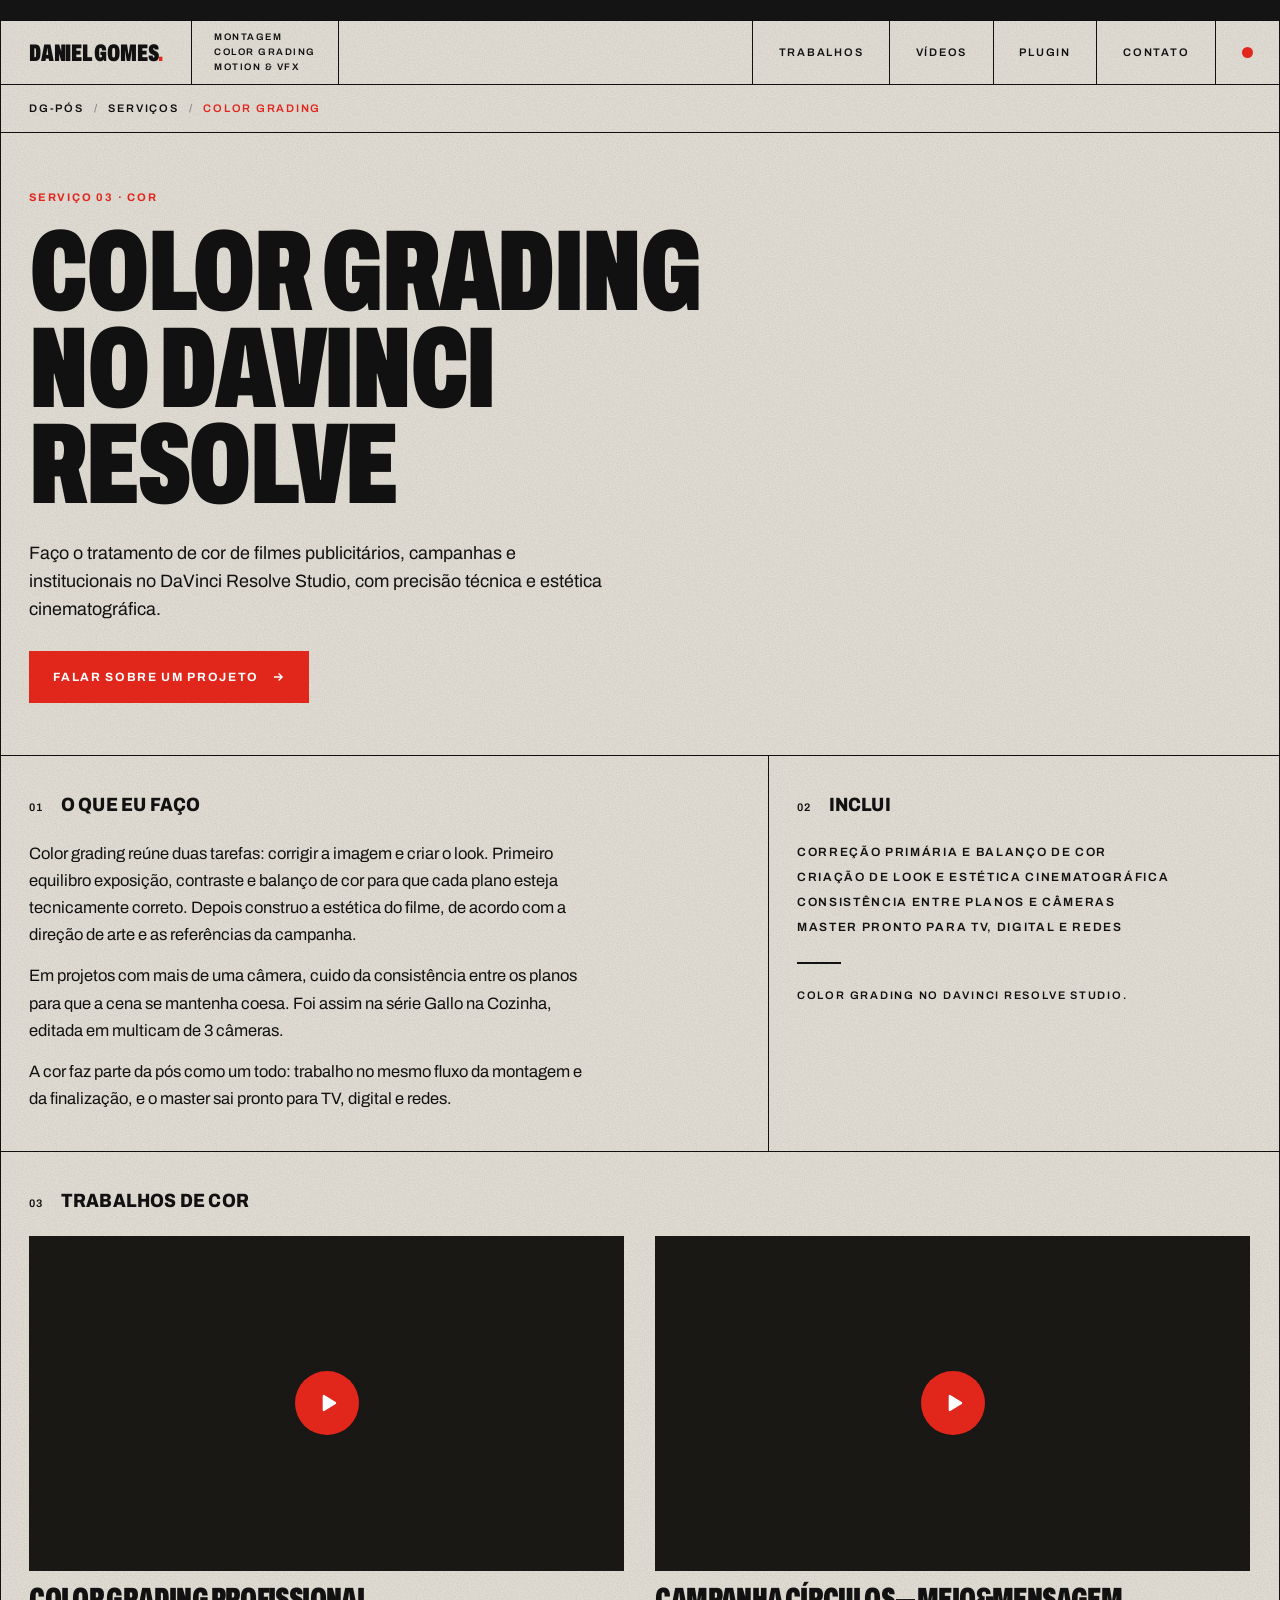
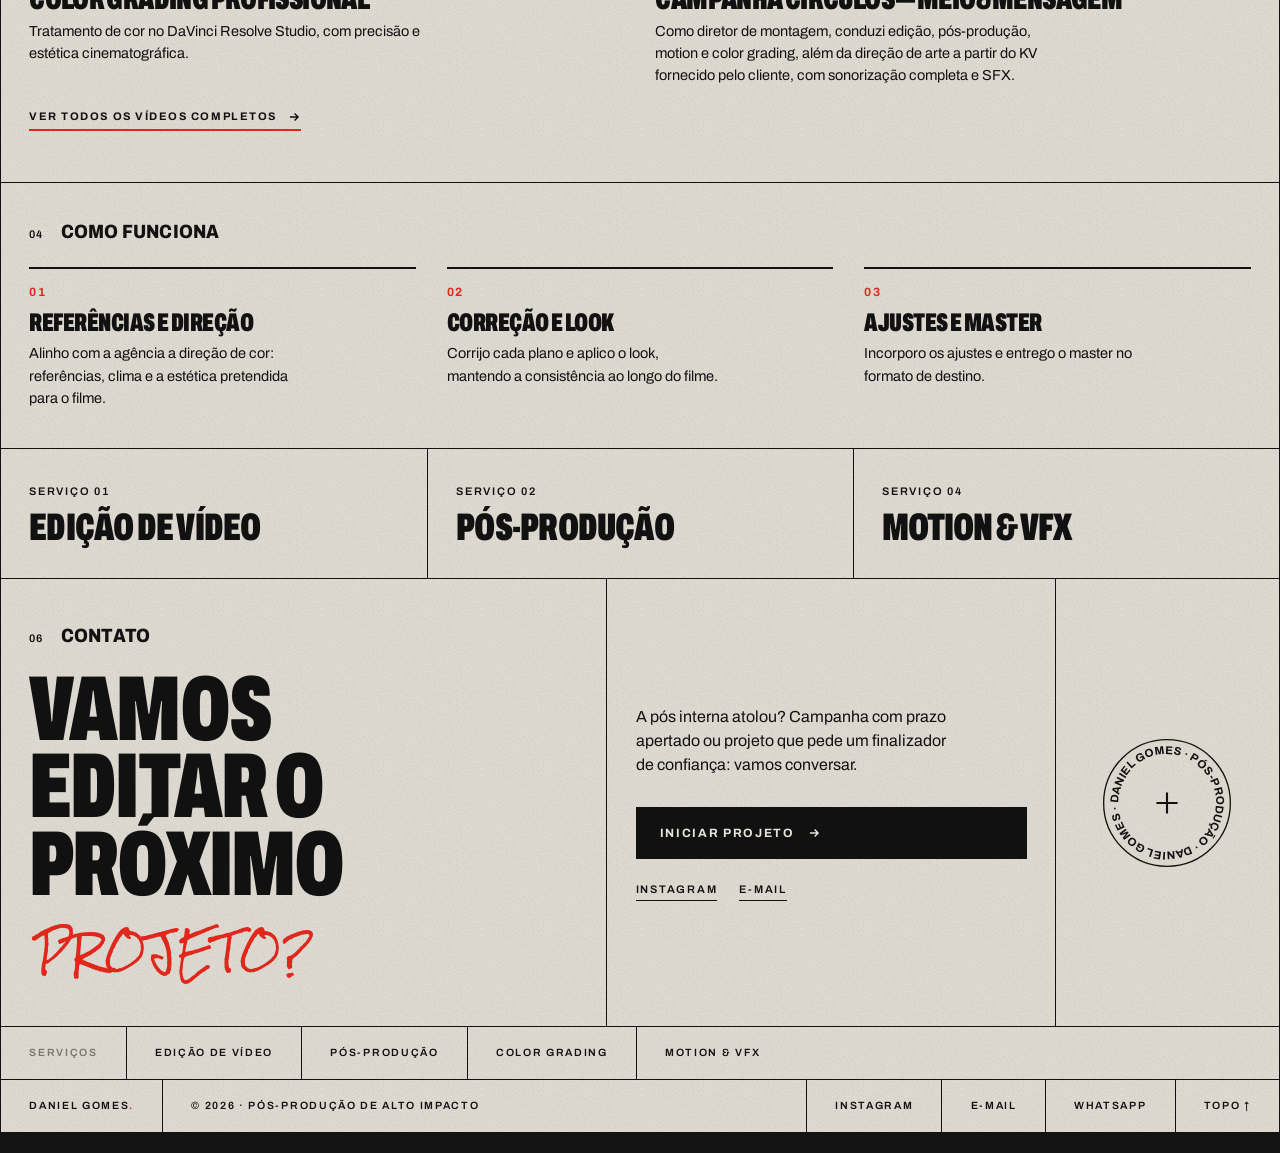
==== color-grading/index.html @ 3603f9b7 "SEO: páginas de serviço, dados estruturados, sitemap e correção do idioma - index.html: title/descri" ====
<!DOCTYPE html>
<html lang="pt-BR">
<head>
<meta charset="UTF-8">
<meta name="viewport" content="width=device-width, initial-scale=1.0">
<title>Color Grading no DaVinci Resolve | Daniel Gomes</title>
<meta name="description" content="Color grading no DaVinci Resolve Studio para filmes publicitários e campanhas: correção, look cinematográfico e consistência entre planos e câmeras.">
<meta name="robots" content="index, follow, max-image-preview:large">
<link rel="canonical" href="https://www.dgpos.com.br/color-grading/">
<meta name="theme-color" content="#E8E4DB">
<meta property="og:type" content="website">
<meta property="og:site_name" content="DG-PÓS">
<meta property="og:locale" content="pt_BR">
<meta property="og:url" content="https://www.dgpos.com.br/color-grading/">
<meta property="og:title" content="Color Grading no DaVinci Resolve | Daniel Gomes">
<meta property="og:description" content="Color grading no DaVinci Resolve Studio para filmes publicitários e campanhas: correção, look cinematográfico e consistência entre planos e câmeras.">
<meta property="og:image" content="https://www.dgpos.com.br/assets/og-image.jpg">
<meta property="og:image:width" content="1200">
<meta property="og:image:height" content="630">
<meta property="og:image:alt" content="DG-PÓS, Daniel Gomes: editor e finalizador, 20 anos de pós.">
<meta name="twitter:card" content="summary_large_image">
<link rel="icon" href="/favicon.svg" type="image/svg+xml">
<link rel="icon" href="/favicon.ico" sizes="48x48">
<link rel="apple-touch-icon" href="/apple-touch-icon.png">

<link rel="preconnect" href="https://vimeo.com">
<link rel="preconnect" href="https://i.vimeocdn.com" crossorigin>
<link rel="dns-prefetch" href="https://player.vimeo.com">
<link rel="preconnect" href="https://fonts.googleapis.com">
<link rel="preconnect" href="https://fonts.gstatic.com" crossorigin>
<link href="https://fonts.googleapis.com/css2?family=Archivo:wdth,wght@62..125,100..900&family=Rock+Salt&display=swap" rel="stylesheet">

<script>document.documentElement.classList.add('js')</script>
<link rel="stylesheet" href="/assets/site.css">
<script type="application/ld+json">
{
  "@context": "https://schema.org",
  "@graph": [
    {
      "@type": "Service",
      "name": "Color grading",
      "serviceType": "Color grading",
      "description": "Color grading no DaVinci Resolve Studio para filmes publicitários e campanhas: correção, look cinematográfico e consistência entre planos e câmeras.",
      "url": "https://www.dgpos.com.br/color-grading/",
      "provider": {
        "@type": "ProfessionalService",
        "name": "DG-PÓS",
        "url": "https://www.dgpos.com.br/"
      },
      "audience": {
        "@type": "BusinessAudience",
        "audienceType": "Agências de publicidade e produtoras"
      }
    },
    {
      "@type": "BreadcrumbList",
      "itemListElement": [
        {
          "@type": "ListItem",
          "position": 1,
          "name": "DG-PÓS",
          "item": "https://www.dgpos.com.br/"
        },
        {
          "@type": "ListItem",
          "position": 2,
          "name": "Color grading",
          "item": "https://www.dgpos.com.br/color-grading/"
        }
      ]
    }
  ]
}
</script>
</head>
<body>
<div id="progress" aria-hidden="true"></div>

<div class="sheet">

  <header class="hdr">
    <a href="/" class="brand" aria-label="Daniel Gomes, início">Daniel Gomes<b>.</b></a>
    <div class="hdr-desc" aria-hidden="true"><span>Montagem</span><span>Color grading</span><span>Motion &amp; VFX</span></div>
    <div class="hdr-sp"></div>
    <nav class="dn" aria-label="Principal">
      <ul class="nav">
        <li><a href="/#trabalhos">Trabalhos</a></li>
        <li><a href="/#videos">Vídeos</a></li>
        <li><a href="/#plugin">Plugin</a></li>
        <li><a href="/#contato">Contato</a></li>
      </ul>
    </nav>
    <div class="hdr-dot" aria-hidden="true"><span></span></div>
    <button class="menu-btn" id="menu-btn" type="button" aria-label="Abrir menu" aria-expanded="false" aria-controls="mnav">
      <svg class="ic-menu" width="24" height="24" viewBox="0 0 24 24" fill="none" stroke="currentColor" stroke-width="2" aria-hidden="true"><path d="M3 7h18M3 12h18M3 17h18"/></svg>
      <svg class="ic-close" width="24" height="24" viewBox="0 0 24 24" fill="none" stroke="currentColor" stroke-width="2" aria-hidden="true"><path d="M6 6l12 12M18 6 6 18"/></svg>
    </button>
    <nav class="mnav" id="mnav" aria-label="Menu móvel">
      <a href="/#trabalhos">Trabalhos</a>
      <a href="/#videos">Vídeos</a>
      <a href="/#plugin">Plugin</a>
      <a href="/#contato">Contato</a>
    </nav>
  </header>

  <main id="topo">

    <nav class="crumbs lab" aria-label="Você está em">
      <a href="/">DG-PÓS</a><span class="sep" aria-hidden="true">/</span><span>Serviços</span><span class="sep" aria-hidden="true">/</span><span aria-current="page">Color grading</span>
    </nav>

    <section class="sp-hero">
      <span class="lab eyebrow">Serviço 03 · Cor</span>
      <h1 class="disp">Color grading<br>no DaVinci<br>Resolve</h1>
      <p class="lead">Faço o tratamento de cor de filmes publicitários, campanhas e institucionais no DaVinci Resolve Studio, com precisão técnica e estética cinematográfica.</p>
      <a class="btn" href="https://wa.me/message/4WTESZSDVZDMB1" target="_blank" rel="noopener noreferrer">Falar sobre um projeto <svg width="14" height="14" viewBox="0 0 24 24" fill="none" stroke="currentColor" stroke-width="2.4" aria-hidden="true"><path d="M5 12h14M13 6l6 6-6 6"/></svg></a>
    </section>

    <section class="sp-body">
      <div class="prose rv">
        <div class="sh"><span class="n">01</span><h2>O que eu faço</h2></div>
        <p>Color grading reúne duas tarefas: corrigir a imagem e criar o look. Primeiro equilibro exposição, contraste e balanço de cor para que cada plano esteja tecnicamente correto. Depois construo a estética do filme, de acordo com a direção de arte e as referências da campanha.</p>
        <p>Em projetos com mais de uma câmera, cuido da consistência entre os planos para que a cena se mantenha coesa. Foi assim na série Gallo na Cozinha, editada em multicam de 3 câmeras.</p>
        <p>A cor faz parte da pós como um todo: trabalho no mesmo fluxo da montagem e da finalização, e o master sai pronto para TV, digital e redes.</p>
      </div>
      <div class="rv" style="--d:.1s">
        <div class="sh"><span class="n">02</span><h2>Inclui</h2></div>
        <ul class="svc">
          <li>Correção primária e balanço de cor</li>
          <li>Criação de look e estética cinematográfica</li>
          <li>Consistência entre planos e câmeras</li>
          <li>Master pronto para TV, digital e redes</li>
        </ul>
        <span class="dash"></span>
        <p class="lab">Color grading no DaVinci Resolve Studio.</p>
      </div>
    </section>

    <section class="sp-cases">
      <div class="sh rv"><span class="n">03</span><h2>Trabalhos de cor</h2></div>
      <div class="cases-grid">
        <article class="case rv">
          <div class="vf" data-vimeo="1158513832" data-hash="" data-title="Color Grading Profissional"></div>
          <h3 class="disp">Color Grading Profissional</h3>
          <p>Tratamento de cor no DaVinci Resolve Studio, com precisão e estética cinematográfica.</p>
        </article>
        <article class="case rv">
          <div class="vf" data-vimeo="1238097480" data-hash="" data-title="Campanha Círculos — Meio&amp;Mensagem"></div>
          <h3 class="disp">Campanha Círculos — Meio&amp;Mensagem</h3>
          <p>Como diretor de montagem, conduzi edição, pós-produção, motion e color grading, além da direção de arte a partir do KV fornecido pelo cliente, com sonorização completa e SFX.</p>
        </article>
      </div>
      <a class="lnk" href="/#videos">Ver todos os vídeos completos <svg width="14" height="14" viewBox="0 0 24 24" fill="none" stroke="currentColor" stroke-width="2.4" aria-hidden="true"><path d="M5 12h14M13 6l6 6-6 6"/></svg></a>
    </section>

    <section class="sp-steps">
      <div class="sh rv"><span class="n">04</span><h2>Como funciona</h2></div>
      <ol class="steps rv">
          <li><h3 class="disp">Referências e direção</h3><p>Alinho com a agência a direção de cor: referências, clima e a estética pretendida para o filme.</p></li>
          <li><h3 class="disp">Correção e look</h3><p>Corrijo cada plano e aplico o look, mantendo a consistência ao longo do filme.</p></li>
          <li><h3 class="disp">Ajustes e master</h3><p>Incorporo os ajustes e entrego o master no formato de destino.</p></li>
      </ol>
    </section>

    <nav class="others" aria-label="Outros serviços">
      <a href="/edicao-de-video/"><span class="lab">Serviço 01</span><span class="disp">Edição de vídeo</span></a>
      <a href="/pos-producao/"><span class="lab">Serviço 02</span><span class="disp">Pós-produção</span></a>
      <a href="/motion-vfx/"><span class="lab">Serviço 04</span><span class="disp">Motion &amp; VFX</span></a>
    </nav>

    <section class="cta" id="contato">
      <div class="ttl rv">
        <div class="sh"><span class="n">06</span><h2>Contato</h2></div>
        <h2 class="disp" aria-label="Vamos editar o próximo projeto?">Vamos<br>editar o<br>próximo<span class="hand wr">projeto?</span></h2>
      </div>
      <div class="mid rv" style="--d:.1s">
        <p>A pós interna atolou? Campanha com prazo apertado ou projeto que pede um finalizador de confiança: vamos conversar.</p>
        <a class="btn dark" href="https://wa.me/message/4WTESZSDVZDMB1" target="_blank" rel="noopener noreferrer"><span>Iniciar projeto</span> <svg width="14" height="14" viewBox="0 0 24 24" fill="none" stroke="currentColor" stroke-width="2.4" aria-hidden="true"><path d="M5 12h14M13 6l6 6-6 6"/></svg></a>
        <div class="socials">
          <a href="https://www.instagram.com/danielamgomesssss?igsh=cG94YjZmZ2xlbDVi&amp;utm_source=qr" target="_blank" rel="noopener noreferrer">Instagram</a>
          <a href="mailto:antunes.daniell@gmail.com">E-mail</a>
        </div>
      </div>
      <div class="seal rv" style="--d:.2s">
        <svg class="stamp line" viewBox="0 0 100 100" aria-hidden="true">
          <circle class="disc" cx="50" cy="50" r="48"/>
          <g class="ring">
            <path id="c-cta" d="M50,50 m-37,0 a37,37 0 1,1 74,0 a37,37 0 1,1 -74,0" fill="none"/>
            <text><textPath href="#c-cta" textLength="230" lengthAdjust="spacing">DANIEL GOMES · PÓS-PRODUÇÃO · DANIEL GOMES · </textPath></text>
          </g>
          <path class="ico" d="M50 42v16M42 50h16"/>
        </svg>
      </div>
    </section>
  </main>

  <nav class="ftr ftr-svc" aria-label="Serviços">
    <span class="lbl">Serviços</span>
    <a href="/edicao-de-video/">Edição de vídeo</a>
    <a href="/pos-producao/">Pós-produção</a>
    <a href="/color-grading/">Color grading</a>
    <a href="/motion-vfx/">Motion &amp; VFX</a>
  </nav>

  <footer class="ftr">
    <span>Daniel Gomes<b style="color:var(--red)">.</b></span>
    <span class="grow">© 2026 · Pós-produção de alto impacto</span>
    <a href="https://www.instagram.com/danielamgomesssss?igsh=cG94YjZmZ2xlbDVi&amp;utm_source=qr" target="_blank" rel="noopener noreferrer">Instagram</a>
    <a href="mailto:antunes.daniell@gmail.com">E-mail</a>
    <a href="https://wa.me/message/4WTESZSDVZDMB1" target="_blank" rel="noopener noreferrer">WhatsApp</a>
    <a href="#topo">Topo ↑</a>
  </footer>
</div>

<script src="/assets/page.js" defer></script>
</body>
</html>
---- assets/site.css ----
:root{
  --paper:#E8E4DB; --paper-2:#DDD8CC; --note:#F3EFE6;
  --ink:#111111; --red:#E1261C; --outer:#141414;
  --rule:1px solid var(--ink);
  --pad:clamp(16px,2.2vw,32px);
  --sans:'Archivo',ui-sans-serif,system-ui,-apple-system,'Segoe UI',sans-serif;
  --hand:'Rock Salt','Segoe Print','Bradley Hand',cursive;
  --tex:url("data:image/svg+xml;utf8,%3Csvg xmlns='http://www.w3.org/2000/svg' width='160' height='160'%3E%3Cfilter id='n'%3E%3CfeTurbulence type='fractalNoise' baseFrequency='.85' numOctaves='3' stitchTiles='stitch'/%3E%3CfeColorMatrix values='0 0 0 0 0 0 0 0 0 0 0 0 0 0 0 0 0 0 .11 0'/%3E%3C/filter%3E%3Crect width='100%25' height='100%25' filter='url(%23n)'/%3E%3C/svg%3E");
  --ease:cubic-bezier(.2,.8,.2,1);
}
*{box-sizing:border-box}
html{scroll-behavior:smooth;-webkit-text-size-adjust:100%}
body{margin:0;background:var(--outer);color:var(--ink);font-family:var(--sans);font-size:16px;line-height:1.5;-webkit-font-smoothing:antialiased}
a{color:inherit;text-decoration:none}
img{display:block;max-width:100%}
p{margin:0}
::selection{background:var(--red);color:#fff}
:focus-visible{outline:2px solid var(--red);outline-offset:3px}

/* ---------- Folha ---------- */
.sheet{max-width:1440px;margin:20px auto;background:var(--paper) var(--tex);overflow-x:clip;border:var(--rule)}
@media (max-width:700px){.sheet{margin:0;border:0}}

/* ---------- Tipos ---------- */
.disp{font-weight:900;font-stretch:62%;text-transform:uppercase;letter-spacing:-.02em;line-height:.84}
.hand{font-family:var(--hand);font-weight:400;font-stretch:100%;text-transform:uppercase;letter-spacing:0;line-height:1.05}
.lab{font-size:11px;font-weight:600;letter-spacing:.16em;text-transform:uppercase;line-height:1.7}
.sh{display:flex;align-items:baseline;gap:18px;margin:0 0 24px}
.sh .n{font-size:11px;font-weight:600;letter-spacing:.08em}
.sh h2{margin:0;font-size:clamp(18px,1.5vw,22px);font-weight:800;font-stretch:88%;text-transform:uppercase;letter-spacing:.01em;line-height:1.1}
.dash{display:block;width:44px;border-top:2px solid var(--ink);margin:22px 0}

/* ---------- Barra de progresso ---------- */
#progress{position:fixed;top:0;left:0;right:0;height:3px;z-index:80;background:var(--red);transform-origin:left;transform:scaleX(0)}

/* ---------- Cabeçalho ---------- */
.hdr{position:sticky;top:0;z-index:60;display:flex;align-items:stretch;height:64px;border-bottom:var(--rule);background:var(--paper) var(--tex)}
.brand{display:flex;align-items:center;padding:0 var(--pad);border-right:var(--rule);font-weight:900;font-stretch:62%;font-size:24px;letter-spacing:-.01em;text-transform:uppercase;line-height:1;white-space:nowrap}
.brand b{color:var(--red);font-weight:900}
.hdr-desc{display:flex;flex-direction:column;justify-content:center;padding:0 22px;border-right:var(--rule);font-size:9.5px;font-weight:600;letter-spacing:.16em;text-transform:uppercase;line-height:1.55}
.hdr-sp{flex:1}
.hdr>nav.dn{display:flex}
.nav{display:flex;margin:0;padding:0;list-style:none}
.nav li{display:flex}
.nav a{display:flex;align-items:center;height:100%;padding:0 clamp(16px,2vw,30px);border-left:var(--rule);font-size:11px;font-weight:600;letter-spacing:.16em;text-transform:uppercase;transition:background-color .25s,color .25s}
.nav a:hover{background:var(--ink);color:var(--paper)}
.hdr-dot{display:grid;place-items:center;width:64px;border-left:var(--rule)}
.lang{display:flex;align-items:center;gap:3px;padding:0 16px;border-left:var(--rule);font-size:11px;font-weight:700;letter-spacing:.14em}
.lang span{color:#a29d93}
.lang button{font:inherit;letter-spacing:inherit;background:none;border:0;border-bottom:2px solid transparent;padding:5px 3px 3px;color:#8d887f;cursor:pointer;transition:color .2s,border-color .2s}
.lang button:hover{color:var(--ink)}
.lang button[aria-pressed="true"]{color:var(--ink);border-bottom-color:var(--red)}
.hdr-dot span{width:11px;height:11px;border-radius:50%;background:var(--red);animation:blink 2.4s ease-in-out infinite}
@keyframes blink{50%{opacity:.25}}
.menu-btn{display:none;align-items:center;justify-content:center;width:64px;border:0;border-left:var(--rule);background:transparent;color:var(--ink);cursor:pointer;padding:0}
.mnav{display:none}
.menu-btn .ic-close{display:none}
.menu-btn[aria-expanded="true"] .ic-menu{display:none}
.menu-btn[aria-expanded="true"] .ic-close{display:block}
@media (max-width:900px){
  .hdr-desc,.hdr>nav.dn,.hdr-dot{display:none}
  .menu-btn{display:flex}
  .mnav{position:absolute;left:0;right:0;top:64px;background:var(--paper) var(--tex);border-bottom:var(--rule);flex-direction:column}
  .mnav.open{display:flex}
  .mnav a{padding:14px var(--pad);border-top:var(--rule);font-weight:900;font-stretch:62%;font-size:40px;line-height:1;text-transform:uppercase}
  .mnav a:first-child{border-top:0}
}

/* ---------- Hero ---------- */
.hero{border-bottom:var(--rule)}
.wm{margin:0;padding:clamp(14px,1.6vw,24px) var(--pad) 0;font-size:12.4vw;white-space:nowrap;line-height:.8}
.wm-in{display:inline-block}
.wm{font-stretch:100%;letter-spacing:-.03em}
.wm .w{display:inline-block;overflow:hidden;vertical-align:top;padding:.13em 0 .02em}
.wm .wd{color:var(--red)}
.wm .l{display:inline-block}
.js .wm .l{transform:translateY(108%);animation:rise 1s var(--ease) forwards;animation-delay:calc(var(--i) * 45ms + 120ms)}
@keyframes rise{to{transform:none}}

.hero-grid{display:grid;grid-template-columns:minmax(0,1fr) minmax(0,2.4fr) minmax(0,1fr);column-gap:clamp(16px,2.4vw,36px);padding:clamp(20px,2.4vw,34px) var(--pad) clamp(26px,3vw,44px)}
.hero-l,.hero-r{display:flex;flex-direction:column}
.tag{font-size:clamp(24px,2.3vw,34px)}
.hero-l .stamp{margin-top:auto}
.hero-r{align-items:flex-end;text-align:right}
.hero-r .bottom{margin-top:auto}
.hero-r p{font-size:13px;line-height:1.55;font-weight:600;letter-spacing:.06em;text-transform:uppercase;max-width:24ch}
.hero-r .dash{margin-left:auto}
.reel-cap{display:flex;justify-content:space-between;gap:16px;margin-top:12px}

.note{position:relative;background:var(--note) var(--tex);padding:26px 18px 18px;rotate:6deg;width:min(100%,170px);margin:4px 6px 0 0}
.note .hand{font-size:17px;line-height:1.35;display:block}
.tape{position:absolute;top:-11px;left:50%;width:84px;height:24px;margin-left:-42px;background:rgba(214,203,176,.78);rotate:-4deg}

.stamp{width:104px;height:104px;display:block}
.stamp .ring{transform-box:view-box;transform-origin:50% 50%;animation:spin 20s linear infinite}
.stamp text{font-family:var(--sans);font-size:8.6px;font-weight:700;letter-spacing:.06em}
.stamp.red .disc{fill:var(--red)}
.stamp.red text,.stamp.red .ico{fill:var(--paper)}
.stamp.line .disc{fill:none;stroke:var(--ink);stroke-width:1}
.stamp.line text{fill:var(--ink)}
.stamp.line .ico{stroke:var(--ink);stroke-width:1.6;fill:none}
@keyframes spin{to{transform:rotate(360deg)}}

@media (max-width:1000px){
  .hero-grid{grid-template-columns:minmax(0,1fr) minmax(0,1fr);row-gap:28px}
  .hero-c{grid-column:1 / -1;order:-1}
  .hero-l .stamp{margin-top:24px}
}
@media (max-width:560px){
  .hero-grid{grid-template-columns:1fr}
  .hero-r{align-items:flex-start;text-align:left}
  .hero-r .dash{margin-left:0}
  .note{position:absolute;right:var(--pad);rotate:6deg;margin:0}
  .hero-r{position:relative;min-height:150px}
  .hero-r .bottom{margin-top:0;max-width:60%}
}

/* ---------- Vídeo com miniatura ---------- */
.vf{position:relative;width:100%;aspect-ratio:16/9;background:#1a1916 var(--tex);overflow:hidden;cursor:pointer;isolation:isolate}
.vf img{position:absolute;inset:0;width:100%;height:100%;object-fit:cover;opacity:0;transition:opacity .6s,transform .9s var(--ease)}
.vf img.loaded{opacity:1}
.vf:not(.playing):hover img{transform:scale(1.04)}
.vf iframe{position:absolute;inset:0;width:100%;height:100%;border:0}
.vf-play{position:absolute;z-index:2;left:50%;top:50%;width:64px;height:64px;margin:-32px 0 0 -32px;border-radius:50%;background:var(--red);color:#fff;display:grid;place-items:center;transition:transform .4s var(--ease)}
.vf:hover .vf-play{transform:scale(1.12)}
.vf.big .vf-play{width:86px;height:86px;margin:-43px 0 0 -43px}

/* ---------- Manchete ---------- */
.stmt{display:grid;grid-template-columns:minmax(0,1.1fr) minmax(0,1.3fr) minmax(0,.3fr);grid-template-areas:"b1 s1 s1" "b2 s2 side";border-bottom:var(--rule)}
.stmt .b{font-size:clamp(54px,8.6vw,128px);padding:.12em var(--pad) .05em;border-right:var(--rule)}
.stmt .s{display:flex;align-items:center;padding:.3em var(--pad);font-size:clamp(28px,4.2vw,62px)}
.stmt .b1{grid-area:b1;border-bottom:var(--rule)}
.stmt .s1{grid-area:s1;border-bottom:var(--rule)}
.stmt .b2{grid-area:b2}
.stmt .s2{grid-area:s2}
.stmt .side{grid-area:side;border-left:var(--rule);padding:18px;display:flex;flex-direction:column;justify-content:center}
.stmt .side .dash{margin:14px 0 0;width:28px}
@media (max-width:820px){
  .stmt{grid-template-columns:1fr;grid-template-areas:"b1" "s1" "b2" "s2" "side"}
  .stmt .b{border-right:0;border-bottom:var(--rule)}
  .stmt .s2{border-bottom:var(--rule)}
  .stmt .side{border-left:0;flex-direction:row;flex-wrap:wrap;gap:4px 18px;padding:16px var(--pad)}
  .stmt .side .dash{display:none}
}

/* ---------- Sobre / serviços ---------- */
.about{display:grid;grid-template-columns:minmax(0,1.25fr) minmax(0,1fr) minmax(0,1fr);border-bottom:var(--rule)}
.about>div{padding:clamp(26px,3vw,46px) var(--pad)}
.about>div+div{border-left:var(--rule)}
.about .txt p{max-width:46ch;font-size:16px}
.photo{display:grid;place-items:center}
.photo figure{position:relative;margin:0;width:min(100%,300px);rotate:-2.5deg;background:var(--note);padding:10px 10px 0}
.photo .ph{position:relative;aspect-ratio:4/5;background:#1a1916 var(--tex);overflow:hidden}
.photo img{position:absolute;inset:0;width:100%;height:100%;object-fit:cover;filter:grayscale(1) contrast(1.1);opacity:0;transition:opacity .8s}
.photo img.loaded{opacity:1}
.photo figcaption{font-size:10px;font-weight:600;letter-spacing:.14em;text-transform:uppercase;padding:10px 2px 12px}
.svc{list-style:none;margin:0;padding:0}
.svc li{font-size:12px;font-weight:600;letter-spacing:.14em;text-transform:uppercase;line-height:2.1}
@media (max-width:1000px){
  .about{grid-template-columns:1fr 1fr}
  .about .txt{grid-column:1 / -1}
  .about>div+div{border-left:0}
  .about .photo,.about .svcs{border-top:var(--rule)}
  .about .svcs{border-left:var(--rule) !important}
}
@media (max-width:560px){
  .about{grid-template-columns:1fr}
  .about .svcs{border-left:0 !important}
}

/* ---------- Trabalhos ---------- */
.works{padding:clamp(26px,3vw,44px) var(--pad) clamp(34px,4vw,60px);border-bottom:var(--rule)}
.works-top{display:flex;justify-content:space-between;align-items:baseline;gap:12px 16px;flex-wrap:wrap;margin-bottom:26px}
.works-top .sh{margin:0}
.more{display:inline-flex;align-items:center;gap:10px;font-size:11px;font-weight:600;letter-spacing:.16em;text-transform:uppercase}
.more svg,.btn svg,.lnk svg{transition:transform .4s var(--ease)}
.more:hover svg,.btn:hover svg,.lnk:hover svg{transform:translateX(5px)}
.works-grid{display:grid;grid-template-columns:repeat(4,minmax(0,1fr));gap:clamp(14px,1.6vw,24px)}
.work .meta{display:flex;justify-content:space-between;margin-top:12px}
.work h3{margin:2px 0 0;font-size:clamp(22px,1.9vw,28px);line-height:.92}
.work p{margin-top:8px;font-size:13.5px;line-height:1.45;max-width:36ch}
@media (max-width:1000px){.works-grid{grid-template-columns:repeat(2,minmax(0,1fr));row-gap:34px}}
@media (max-width:560px){.works-grid{grid-template-columns:1fr}}

/* ---------- Vídeos completos ---------- */
.videos{border-bottom:var(--rule)}
.videos-head{display:flex;justify-content:space-between;align-items:baseline;gap:16px 40px;flex-wrap:wrap;padding:clamp(26px,3vw,44px) var(--pad) clamp(18px,2vw,26px);border-bottom:var(--rule)}
.videos-head .sh{margin:0}
.videos-head p{max-width:44ch;font-size:15px}
.fv{display:grid;grid-template-columns:minmax(0,1.9fr) minmax(0,1fr);border-bottom:var(--rule)}
.fv:last-child{border-bottom:0}
.fv .media,.fv .txt{padding:clamp(18px,2.2vw,32px) var(--pad)}
.fv .media{border-right:var(--rule)}
.fv .txt{display:flex;flex-direction:column}
.fv.alt{grid-template-columns:minmax(0,1fr) minmax(0,1.9fr)}
.fv.alt .media{order:2;border-right:0;border-left:var(--rule)}
.fv .no{color:var(--red);font-size:12px;font-weight:700;letter-spacing:.14em}
.fv h3{margin:12px 0 18px;font-size:clamp(32px,3.3vw,52px);line-height:.88}
.fv p{font-size:15.5px;max-width:46ch}
.lnk{display:inline-flex;align-items:center;gap:10px;margin-top:22px;font-size:11px;font-weight:700;letter-spacing:.14em;text-transform:uppercase;border-bottom:2px solid var(--red);padding-bottom:4px;align-self:flex-start}
@media (max-width:820px){
  .fv,.fv.alt{grid-template-columns:1fr}
  .fv .media,.fv.alt .media{order:0;border:0;padding-bottom:0}
}

/* ---------- Plugin ---------- */
.plugin{display:grid;grid-template-columns:minmax(0,1.4fr) minmax(0,1fr);background:var(--ink);color:var(--paper);border-bottom:var(--rule)}
.plugin .l{padding:clamp(30px,4vw,64px) var(--pad);border-right:1px solid rgba(232,228,219,.28)}
.plugin .sh .n,.plugin .sh h2{color:var(--paper)}
.plugin h3{margin:6px 0 26px;font-size:clamp(58px,8vw,128px);line-height:.8}
.plugin p{max-width:50ch;font-size:16px}
.plugin p+p{margin-top:12px;opacity:.82}
.plugin .r{display:grid;place-items:center;padding:clamp(40px,4vw,64px) var(--pad)}
.card{position:relative;width:min(100%,360px);background:var(--note) var(--tex);color:var(--ink);padding:30px 26px 24px;rotate:3deg}
.card .name{font-size:clamp(34px,3vw,44px);line-height:.88;margin:10px 0 18px}
.card dl{margin:0}
.card dl div{display:flex;justify-content:space-between;gap:12px;padding:9px 0;border-top:var(--rule);font-size:12.5px}
.card dt{font-weight:700;letter-spacing:.1em;text-transform:uppercase;font-size:10.5px;padding-top:2px}
.card dd{margin:0;text-align:right}
.btn{display:inline-flex;align-items:center;gap:12px;margin-top:30px;padding:17px 24px;background:var(--red);color:#fff;font-size:12px;font-weight:700;letter-spacing:.14em;text-transform:uppercase;transition:background-color .25s,color .25s}
.btn:hover{background:var(--paper);color:var(--ink)}
.btn.dark{background:var(--ink);color:var(--paper)}
.btn.dark:hover{background:var(--red);color:#fff}
@media (max-width:820px){
  .plugin{grid-template-columns:1fr}
  .plugin .l{border-right:0;border-bottom:1px solid rgba(232,228,219,.28)}
}

/* ---------- Ferramentas ---------- */
.tools{overflow:hidden;border-bottom:var(--rule);padding:16px 0}
.track{display:flex;width:max-content;animation:mq 34s linear infinite}
.tools:hover .track{animation-play-state:paused}
.track span{font-size:clamp(30px,3.2vw,46px);padding:0 .45em;white-space:nowrap}
.track .st{color:var(--red)}
.track .ai{color:transparent;-webkit-text-stroke:1.5px var(--ink)}
.track .tg{align-self:center;font-size:clamp(11px,1vw,14px);font-stretch:100%;font-weight:800;letter-spacing:.18em;padding:.45em .7em;margin:0 .6em 0 .2em;background:var(--red);color:#fff;line-height:1}
@keyframes mq{to{transform:translateX(-50%)}}

/* ---------- Contato ---------- */
.cta{display:grid;grid-template-columns:minmax(0,1.35fr) minmax(0,1fr) minmax(0,.5fr);border-bottom:var(--rule)}
.cta>div{padding:clamp(30px,3.6vw,56px) var(--pad)}
.cta>div+div{border-left:var(--rule)}
.cta .ttl>h2{margin:0;font-size:clamp(56px,7.2vw,112px)}
.cta .ttl>h2 .hand{font-size:.42em;display:inline-block;margin-left:.15em;vertical-align:.1em;color:var(--red)}
.cta .mid{display:flex;flex-direction:column;justify-content:center}
.cta .mid p{max-width:36ch;font-size:16px}
.cta .socials{display:flex;gap:22px;margin-top:22px}
.cta .socials a{font-size:11px;font-weight:600;letter-spacing:.16em;text-transform:uppercase;border-bottom:1px solid var(--ink);padding-bottom:2px}
.cta .socials a:hover{color:var(--red);border-color:var(--red)}
.cta .seal{display:grid;place-items:center}
.cta .seal .stamp{width:132px;height:132px}
@media (max-width:1000px){
  .cta{grid-template-columns:1fr 1fr}
  .cta .ttl{grid-column:1 / -1}
  .cta>div+div{border-left:0;border-top:var(--rule)}
  .cta .seal{border-left:var(--rule) !important}
}
@media (max-width:560px){
  .cta{grid-template-columns:1fr}
  .cta .seal{border-left:0 !important}
}

/* ---------- Rodapé ---------- */
.ftr{display:flex;flex-wrap:wrap;align-items:stretch}
.ftr>*{display:flex;align-items:center;padding:18px var(--pad);font-size:10.5px;font-weight:600;letter-spacing:.16em;text-transform:uppercase}
.ftr>*+*{border-left:var(--rule)}
.ftr .grow{flex:1}
.ftr a:hover{color:var(--red)}
@media (max-width:700px){
  .ftr>*{flex:1 1 50%;border-left:0 !important;border-top:var(--rule)}
  .ftr>*:first-child{border-top:0;flex-basis:100%}
}


/* ---------- Microinterações (só mouse, sem "reduzir movimento") ---------- */
@media (hover:hover) and (pointer:fine) and (prefers-reduced-motion:no-preference){
  .note:hover,.card:hover,.photo figure:hover{animation:sway 2.4s cubic-bezier(.45,.05,.35,1)}
  .vf{will-change:transform}
}
@keyframes sway{
  0%{transform:none}
  30%{transform:rotate(-1deg) translateY(-1.5px)}
  65%{transform:rotate(.5deg) translateY(-.5px)}
  100%{transform:none}
}

/* ---------- Revelar ao rolar ---------- */
.js .rv{opacity:0;transform:translateY(26px);transition:opacity .9s var(--ease),transform .9s var(--ease);transition-delay:var(--d,0s)}
.js .rv.in{opacity:1;transform:none}
.js .rv .hand.wr,.js .hand.wr.rv{clip-path:inset(-40% 100% -40% -8%);transition:clip-path 1.4s cubic-bezier(.6,.05,.2,1) .25s}
.js .rv.in .hand.wr,.js .hand.wr.rv.in{clip-path:inset(-40% -8% -40% -8%)}

@media (prefers-reduced-motion:reduce){
  html{scroll-behavior:auto}
  *,*::before,*::after{animation:none !important;transition:none !important}
  .js .wm .l{transform:none}
  .js .rv{opacity:1;transform:none}
  .js .rv .hand.wr,.js .hand.wr.rv{clip-path:none}
}


/* ============================================================
   Acréscimos (SEO + páginas de serviço)
   ============================================================ */
h1.tag{margin:0}

/* Itens de serviço da home viram links internos */
.svc a{border-bottom:1px solid transparent;transition:color .2s,border-color .2s}
.svc a:hover{color:var(--red);border-color:var(--red)}

/* Linha de links de serviço acima do rodapé */
.ftr-svc{border-bottom:var(--rule)}
.ftr-svc .lbl{color:#7a756c}
.ftr-svc a{transition:color .2s}

/* ---------- Páginas de serviço ---------- */
.crumbs{display:flex;flex-wrap:wrap;gap:4px 10px;padding:14px var(--pad);border-bottom:var(--rule)}
.crumbs a{transition:color .2s}
.crumbs a:hover{color:var(--red)}
.crumbs [aria-current]{color:var(--red)}
.crumbs .sep{opacity:.4}

.sp-hero{padding:clamp(30px,4vw,64px) var(--pad) clamp(34px,4vw,60px);border-bottom:var(--rule)}
.sp-hero .eyebrow{color:var(--red);font-weight:700}
.sp-hero h1{margin:16px 0 26px;font-size:clamp(46px,9vw,132px);line-height:.84}
.sp-hero .lead{max-width:58ch;font-size:clamp(17px,1.4vw,20px);line-height:1.55}
.sp-hero .btn{margin-top:28px}

.sp-body{display:grid;grid-template-columns:minmax(0,1.5fr) minmax(0,1fr);border-bottom:var(--rule)}
.sp-body>div{padding:clamp(26px,3vw,46px) var(--pad)}
.sp-body>div+div{border-left:var(--rule)}
.prose p{max-width:62ch;font-size:16.5px;line-height:1.65}
.prose p+p{margin-top:14px}
.prose .sh+p{margin-top:0}
.prose h3{margin:30px 0 10px;font-size:clamp(24px,2.2vw,32px);line-height:.92}

.sp-cases{padding:clamp(26px,3vw,44px) var(--pad) clamp(34px,4vw,60px);border-bottom:var(--rule)}
.cases-grid{display:grid;grid-template-columns:repeat(2,minmax(0,1fr));gap:clamp(18px,2.4vw,36px)}
.case h3{margin:14px 0 8px;font-size:clamp(26px,2.4vw,36px);line-height:.92}
.case p{font-size:14.5px;line-height:1.5;max-width:52ch}

.sp-steps{padding:clamp(26px,3vw,44px) var(--pad);border-bottom:var(--rule)}
.steps{counter-reset:s;list-style:none;margin:0;padding:0;display:grid;grid-template-columns:repeat(3,minmax(0,1fr));gap:clamp(18px,2.4vw,36px)}
.steps li{counter-increment:s;border-top:2px solid var(--ink);padding-top:14px}
.steps li::before{content:counter(s,decimal-leading-zero);display:block;color:var(--red);font-size:12px;font-weight:700;letter-spacing:.14em;margin-bottom:10px}
.steps h3{margin:0 0 8px;font-size:clamp(22px,2vw,28px);line-height:.92}
.steps p{font-size:14.5px;line-height:1.55;max-width:34ch}

.others{display:grid;grid-template-columns:repeat(3,minmax(0,1fr));border-bottom:var(--rule)}
.others a{display:flex;flex-direction:column;gap:10px;padding:clamp(22px,2.6vw,38px) var(--pad);transition:background-color .25s,color .25s}
.others a+a{border-left:var(--rule)}
.others a:hover{background:var(--ink);color:var(--paper)}
.others .disp{font-size:clamp(28px,3vw,44px);line-height:.88}

@media (max-width:900px){
  .sp-body{grid-template-columns:1fr}
  .sp-body>div+div{border-left:0;border-top:var(--rule)}
  .cases-grid{grid-template-columns:1fr}
  .steps{grid-template-columns:1fr}
  .others{grid-template-columns:1fr}
  .others a+a{border-left:0;border-top:var(--rule)}
}
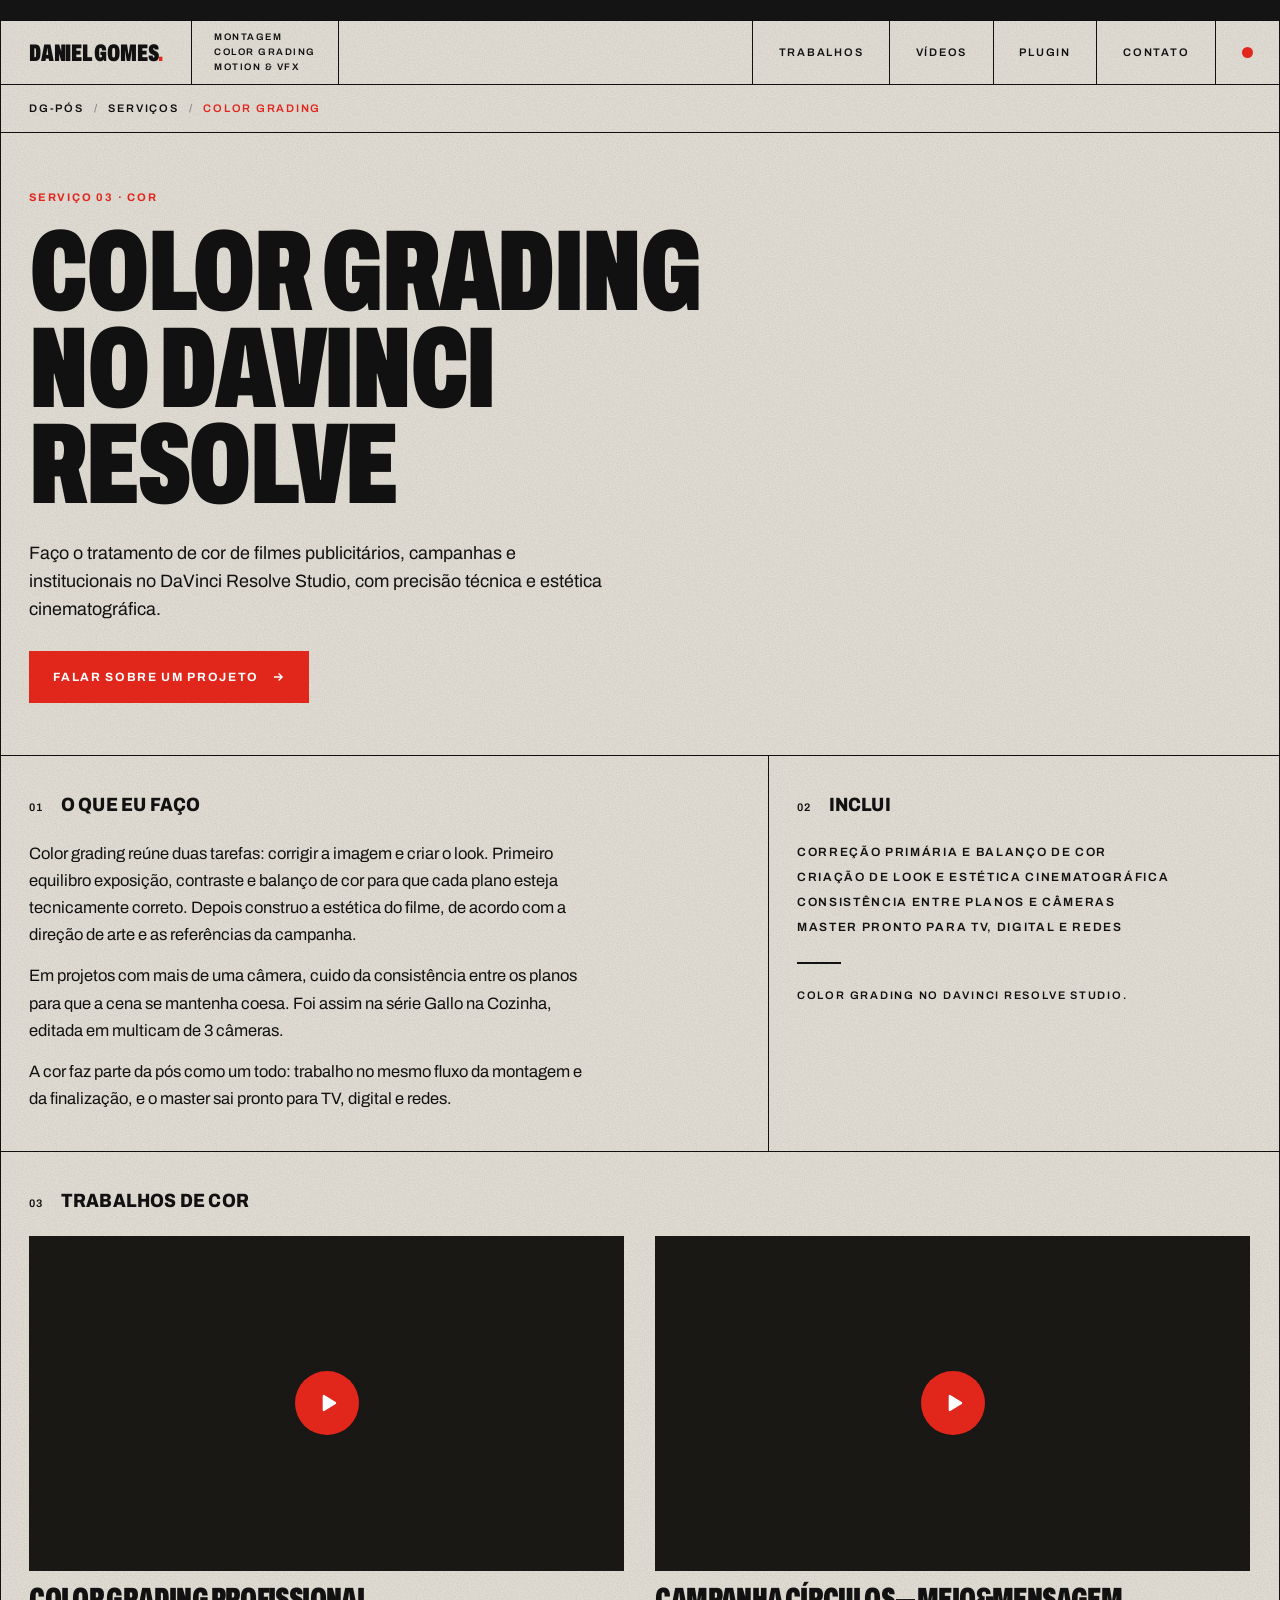
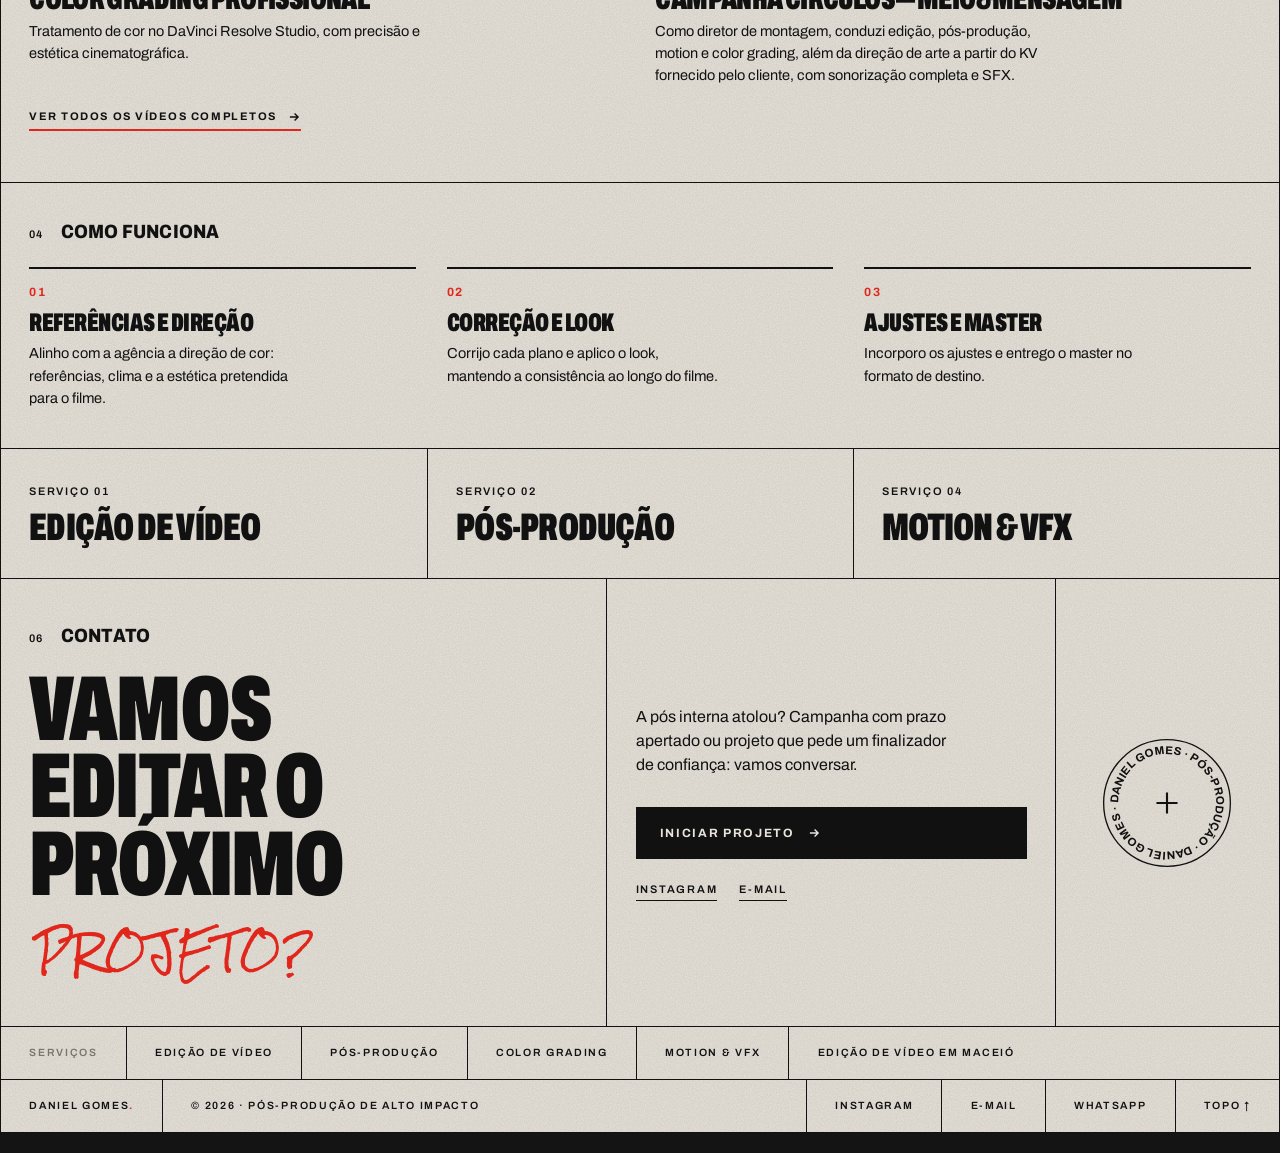
==== commit 33f3d0e0: "SEO local: página /edicao-de-video-maceio/ - nova página "Edição de vídeo e pós-produção em Maceió" " ====
--- a/color-grading/index.html
+++ b/color-grading/index.html
@@ -46,10 +46,6 @@
         "@type": "ProfessionalService",
         "name": "DG-PÓS",
         "url": "https://www.dgpos.com.br/"
-      },
-      "audience": {
-        "@type": "BusinessAudience",
-        "audienceType": "Agências de publicidade e produtoras"
       }
     },
     {
@@ -200,6 +196,7 @@
     <a href="/pos-producao/">Pós-produção</a>
     <a href="/color-grading/">Color grading</a>
     <a href="/motion-vfx/">Motion &amp; VFX</a>
+    <a href="/edicao-de-video-maceio/">Edição de vídeo em Maceió</a>
   </nav>
 
   <footer class="ftr">
--- a/assets/site.css
+++ b/assets/site.css
@@ -360,3 +360,5 @@
   .others{grid-template-columns:1fr}
   .others a+a{border-left:0;border-top:var(--rule)}
 }
+
+@media (min-width:901px){.others.n4{grid-template-columns:repeat(4,minmax(0,1fr))}}
